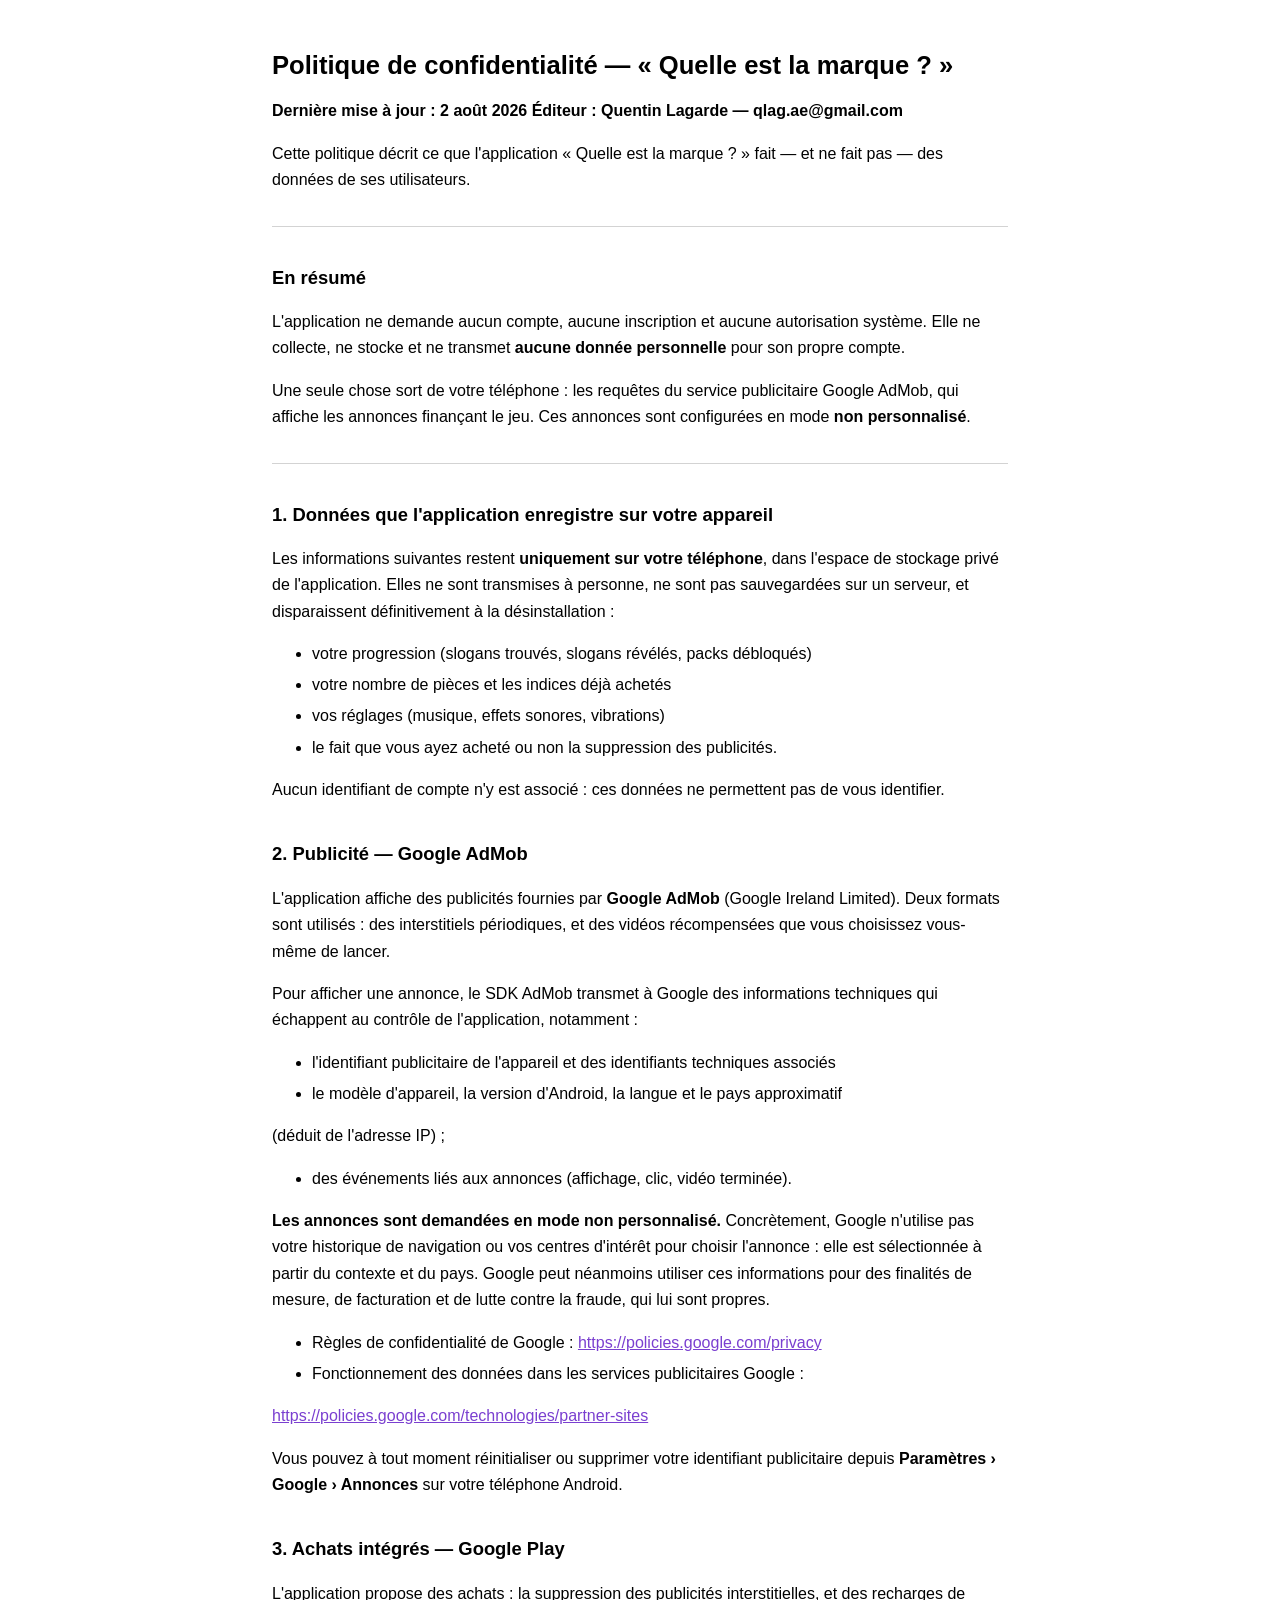
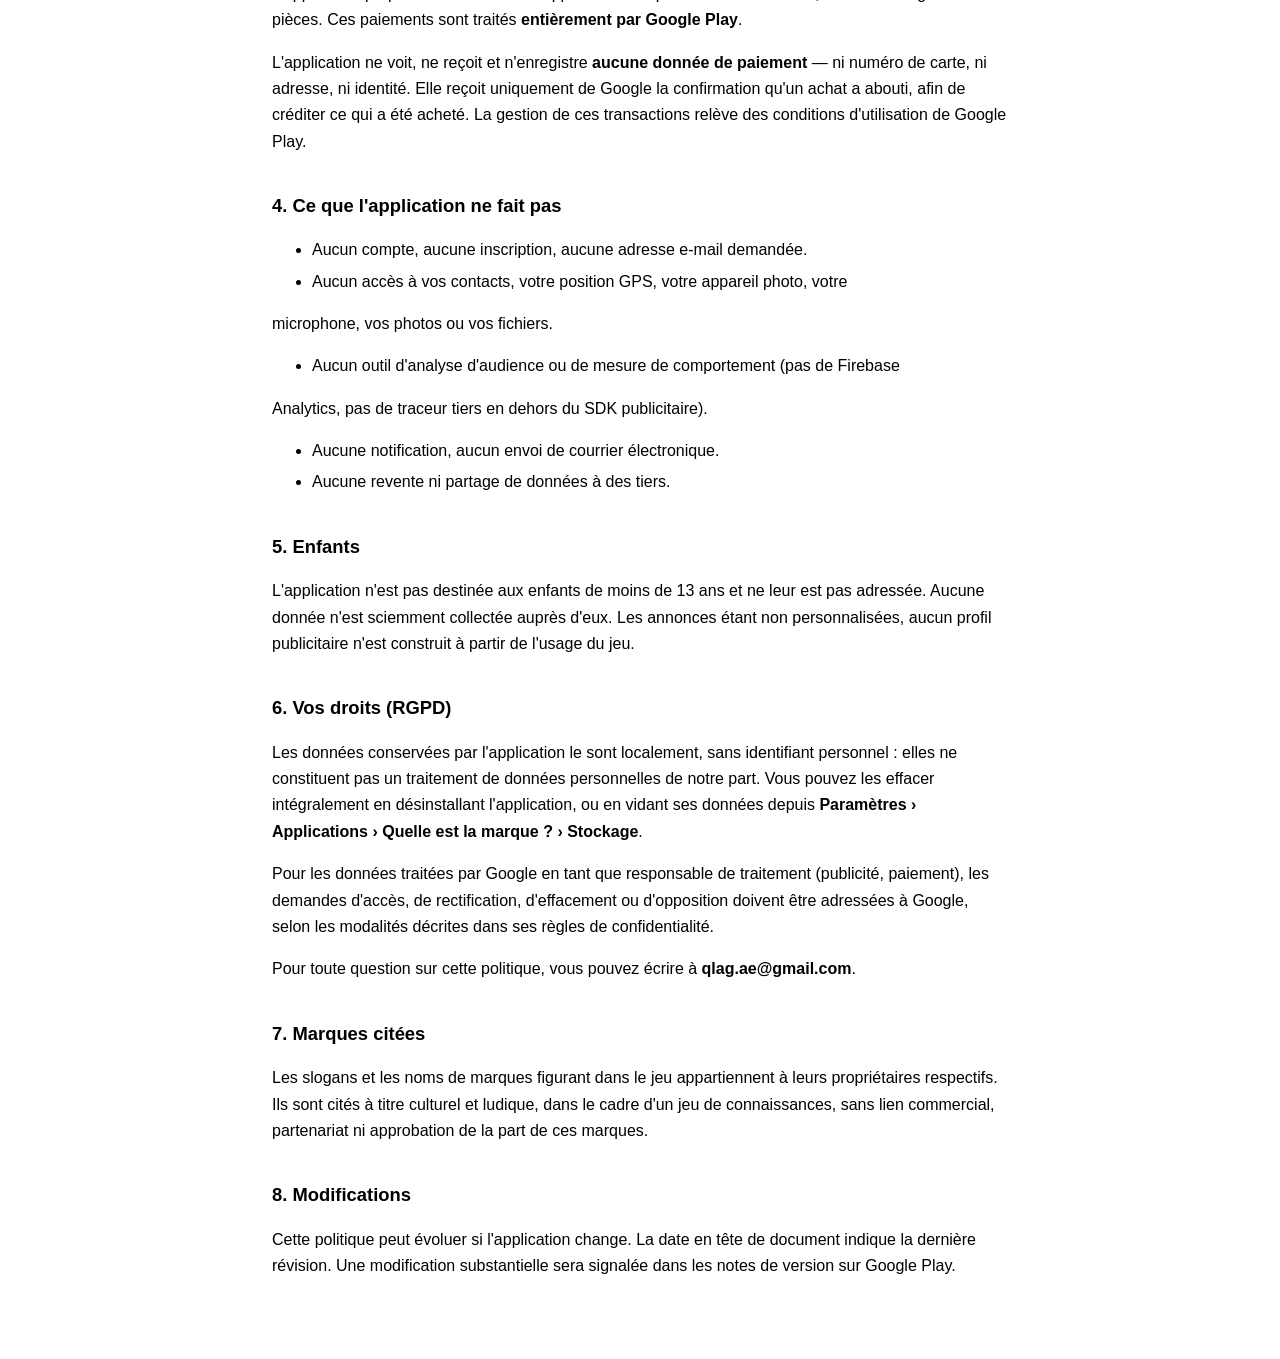
==== qelm/index.html @ e592350a "Pages légales des applications QLAG Politique de confidentialité de « Quelle est la marque ? », que " ====
<!DOCTYPE html>
<html lang="fr">
<head>
<meta charset="utf-8">
<meta name="viewport" content="width=device-width, initial-scale=1">
<title>Politique de confidentialité — Quelle est la marque ?</title>
<style>
  :root { color-scheme: light dark; }
  body {
    font-family: -apple-system, BlinkMacSystemFont, "Segoe UI", Roboto, Helvetica, Arial, sans-serif;
    line-height: 1.65; max-width: 46rem; margin: 0 auto; padding: 2rem 1.25rem 4rem;
  }
  h1 { font-size: 1.6rem; line-height: 1.3; margin-bottom: 0.25rem; }
  h2 { font-size: 1.15rem; margin-top: 2.25rem; }
  hr { border: 0; border-top: 1px solid rgba(128,128,128,.35); margin: 2rem 0; }
  li { margin: 0.3rem 0; }
  a { color: #7a3fd0; overflow-wrap: anywhere; }
  @media (prefers-color-scheme: dark) { a { color: #b48cff; } }
</style>
</head>
<body>
<h1>Politique de confidentialité — « Quelle est la marque ? »</h1>
<p><strong>Dernière mise à jour : 2 août 2026</strong> <strong>Éditeur : Quentin Lagarde — qlag.ae@gmail.com</strong></p>
<p>Cette politique décrit ce que l&#x27;application « Quelle est la marque ? » fait — et ne fait pas — des données de ses utilisateurs.</p>
<hr>
<h2>En résumé</h2>
<p>L&#x27;application ne demande aucun compte, aucune inscription et aucune autorisation système. Elle ne collecte, ne stocke et ne transmet <strong>aucune donnée personnelle</strong> pour son propre compte.</p>
<p>Une seule chose sort de votre téléphone : les requêtes du service publicitaire Google AdMob, qui affiche les annonces finançant le jeu. Ces annonces sont configurées en mode <strong>non personnalisé</strong>.</p>
<hr>
<h2>1. Données que l&#x27;application enregistre sur votre appareil</h2>
<p>Les informations suivantes restent <strong>uniquement sur votre téléphone</strong>, dans l&#x27;espace de stockage privé de l&#x27;application. Elles ne sont transmises à personne, ne sont pas sauvegardées sur un serveur, et disparaissent définitivement à la désinstallation :</p>
<ul>
  <li>votre progression (slogans trouvés, slogans révélés, packs débloqués) </li>
  <li>votre nombre de pièces et les indices déjà achetés </li>
  <li>vos réglages (musique, effets sonores, vibrations) </li>
  <li>le fait que vous ayez acheté ou non la suppression des publicités.</li>
</ul>
<p>Aucun identifiant de compte n&#x27;y est associé : ces données ne permettent pas de vous identifier.</p>
<h2>2. Publicité — Google AdMob</h2>
<p>L&#x27;application affiche des publicités fournies par <strong>Google AdMob</strong> (Google Ireland Limited). Deux formats sont utilisés : des interstitiels périodiques, et des vidéos récompensées que vous choisissez vous-même de lancer.</p>
<p>Pour afficher une annonce, le SDK AdMob transmet à Google des informations techniques qui échappent au contrôle de l&#x27;application, notamment :</p>
<ul>
  <li>l&#x27;identifiant publicitaire de l&#x27;appareil et des identifiants techniques associés </li>
  <li>le modèle d&#x27;appareil, la version d&#x27;Android, la langue et le pays approximatif</li>
</ul>
<p>(déduit de l&#x27;adresse IP) ;</p>
<ul>
  <li>des événements liés aux annonces (affichage, clic, vidéo terminée).</li>
</ul>
<p><strong>Les annonces sont demandées en mode non personnalisé.</strong> Concrètement, Google n&#x27;utilise pas votre historique de navigation ou vos centres d&#x27;intérêt pour choisir l&#x27;annonce : elle est sélectionnée à partir du contexte et du pays. Google peut néanmoins utiliser ces informations pour des finalités de mesure, de facturation et de lutte contre la fraude, qui lui sont propres.</p>
<ul>
  <li>Règles de confidentialité de Google : <a href="https://policies.google.com/privacy">https://policies.google.com/privacy</a></li>
  <li>Fonctionnement des données dans les services publicitaires Google :</li>
</ul>
<p><a href="https://policies.google.com/technologies/partner-sites">https://policies.google.com/technologies/partner-sites</a></p>
<p>Vous pouvez à tout moment réinitialiser ou supprimer votre identifiant publicitaire depuis <strong>Paramètres › Google › Annonces</strong> sur votre téléphone Android.</p>
<h2>3. Achats intégrés — Google Play</h2>
<p>L&#x27;application propose des achats : la suppression des publicités interstitielles, et des recharges de pièces. Ces paiements sont traités <strong>entièrement par Google Play</strong>.</p>
<p>L&#x27;application ne voit, ne reçoit et n&#x27;enregistre <strong>aucune donnée de paiement</strong> — ni numéro de carte, ni adresse, ni identité. Elle reçoit uniquement de Google la confirmation qu&#x27;un achat a abouti, afin de créditer ce qui a été acheté. La gestion de ces transactions relève des conditions d&#x27;utilisation de Google Play.</p>
<h2>4. Ce que l&#x27;application ne fait pas</h2>
<ul>
  <li>Aucun compte, aucune inscription, aucune adresse e-mail demandée.</li>
  <li>Aucun accès à vos contacts, votre position GPS, votre appareil photo, votre</li>
</ul>
<p>microphone, vos photos ou vos fichiers.</p>
<ul>
  <li>Aucun outil d&#x27;analyse d&#x27;audience ou de mesure de comportement (pas de Firebase</li>
</ul>
<p>Analytics, pas de traceur tiers en dehors du SDK publicitaire).</p>
<ul>
  <li>Aucune notification, aucun envoi de courrier électronique.</li>
  <li>Aucune revente ni partage de données à des tiers.</li>
</ul>
<h2>5. Enfants</h2>
<p>L&#x27;application n&#x27;est pas destinée aux enfants de moins de 13 ans et ne leur est pas adressée. Aucune donnée n&#x27;est sciemment collectée auprès d&#x27;eux. Les annonces étant non personnalisées, aucun profil publicitaire n&#x27;est construit à partir de l&#x27;usage du jeu.</p>
<h2>6. Vos droits (RGPD)</h2>
<p>Les données conservées par l&#x27;application le sont localement, sans identifiant personnel : elles ne constituent pas un traitement de données personnelles de notre part. Vous pouvez les effacer intégralement en désinstallant l&#x27;application, ou en vidant ses données depuis <strong>Paramètres › Applications › Quelle est la marque ? › Stockage</strong>.</p>
<p>Pour les données traitées par Google en tant que responsable de traitement (publicité, paiement), les demandes d&#x27;accès, de rectification, d&#x27;effacement ou d&#x27;opposition doivent être adressées à Google, selon les modalités décrites dans ses règles de confidentialité.</p>
<p>Pour toute question sur cette politique, vous pouvez écrire à <strong>qlag.ae@gmail.com</strong>.</p>
<h2>7. Marques citées</h2>
<p>Les slogans et les noms de marques figurant dans le jeu appartiennent à leurs propriétaires respectifs. Ils sont cités à titre culturel et ludique, dans le cadre d&#x27;un jeu de connaissances, sans lien commercial, partenariat ni approbation de la part de ces marques.</p>
<h2>8. Modifications</h2>
<p>Cette politique peut évoluer si l&#x27;application change. La date en tête de document indique la dernière révision. Une modification substantielle sera signalée dans les notes de version sur Google Play.</p>
</body>
</html>
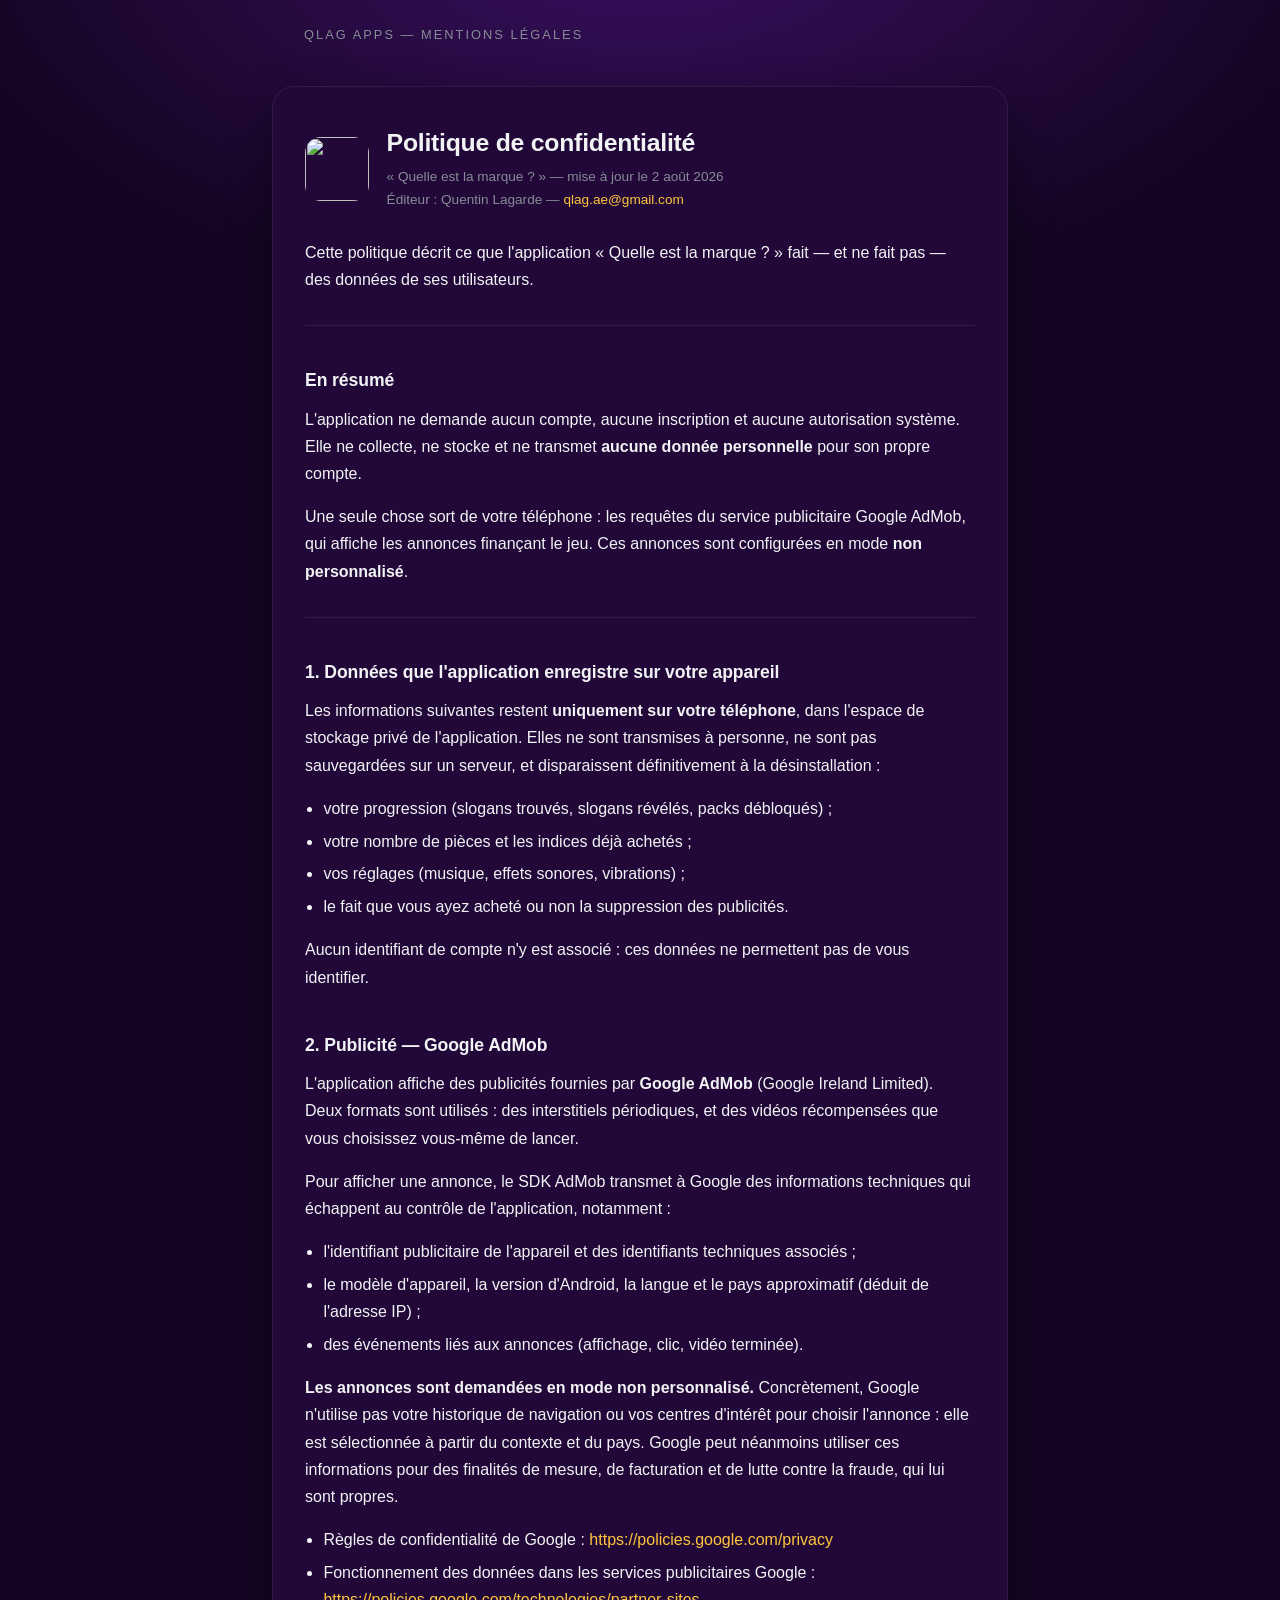
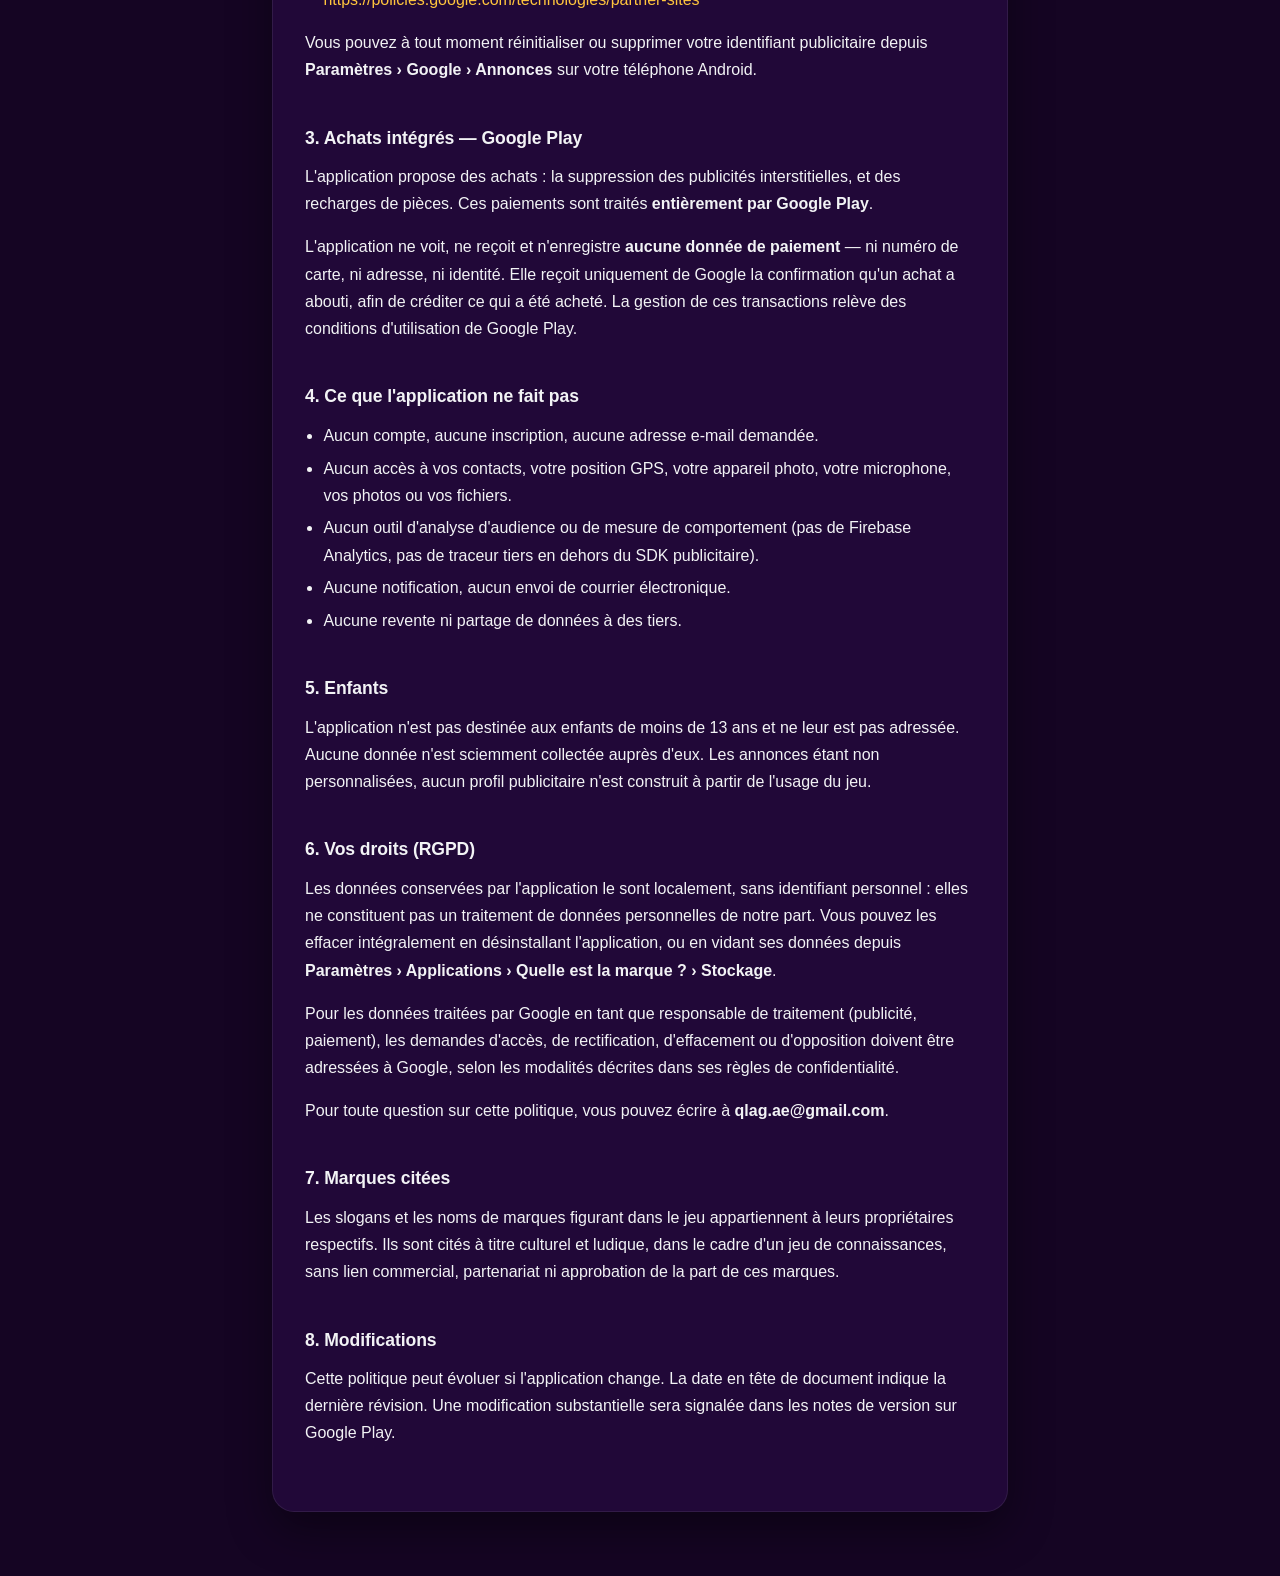
==== commit 16f865f6: "Cartouche et fond aux couleurs de chaque application Les pages légales étaient des pages blanches an" ====
--- a/qelm/index.html
+++ b/qelm/index.html
@@ -4,23 +4,24 @@
 <meta charset="utf-8">
 <meta name="viewport" content="width=device-width, initial-scale=1">
 <title>Politique de confidentialité — Quelle est la marque ?</title>
-<style>
-  :root { color-scheme: light dark; }
-  body {
-    font-family: -apple-system, BlinkMacSystemFont, "Segoe UI", Roboto, Helvetica, Arial, sans-serif;
-    line-height: 1.65; max-width: 46rem; margin: 0 auto; padding: 2rem 1.25rem 4rem;
-  }
-  h1 { font-size: 1.6rem; line-height: 1.3; margin-bottom: 0.25rem; }
-  h2 { font-size: 1.15rem; margin-top: 2.25rem; }
-  hr { border: 0; border-top: 1px solid rgba(128,128,128,.35); margin: 2rem 0; }
-  li { margin: 0.3rem 0; }
-  a { color: #7a3fd0; overflow-wrap: anywhere; }
-  @media (prefers-color-scheme: dark) { a { color: #b48cff; } }
-</style>
+<meta name="robots" content="index, follow">
+<link rel="icon" href="https://qlag-apps.fr/assets/qelm/icone.png">
+<link rel="stylesheet" href="../style.css">
+<!-- Le fond et le cartouche prennent le socle du jeu : on doit voir de quelle
+     application il s'agit avant même d'avoir lu le titre. -->
+<style>:root { --fond: #150523; --fond-haut: #3A1063; --cartouche: #210838; }</style>
 </head>
 <body>
-<h1>Politique de confidentialité — « Quelle est la marque ? »</h1>
-<p><strong>Dernière mise à jour : 2 août 2026</strong> <strong>Éditeur : Quentin Lagarde — qlag.ae@gmail.com</strong></p>
+<p class="retour"><a href="../">QLAG Apps — mentions légales</a></p>
+<main class="cartouche">
+  <div class="entete">
+    <img src="https://qlag-apps.fr/assets/qelm/icone.png" alt="">
+    <div>
+      <h1>Politique de confidentialité</h1>
+      <p class="meta">« Quelle est la marque ? » — mise à jour le 2 août 2026<br>
+        Éditeur : Quentin Lagarde — <a href="mailto:qlag.ae@gmail.com">qlag.ae@gmail.com</a></p>
+    </div>
+  </div>
 <p>Cette politique décrit ce que l&#x27;application « Quelle est la marque ? » fait — et ne fait pas — des données de ses utilisateurs.</p>
 <hr>
 <h2>En résumé</h2>
@@ -29,48 +30,20 @@
 <hr>
 <h2>1. Données que l&#x27;application enregistre sur votre appareil</h2>
 <p>Les informations suivantes restent <strong>uniquement sur votre téléphone</strong>, dans l&#x27;espace de stockage privé de l&#x27;application. Elles ne sont transmises à personne, ne sont pas sauvegardées sur un serveur, et disparaissent définitivement à la désinstallation :</p>
-<ul>
-  <li>votre progression (slogans trouvés, slogans révélés, packs débloqués) </li>
-  <li>votre nombre de pièces et les indices déjà achetés </li>
-  <li>vos réglages (musique, effets sonores, vibrations) </li>
-  <li>le fait que vous ayez acheté ou non la suppression des publicités.</li>
-</ul>
+<ul><li>votre progression (slogans trouvés, slogans révélés, packs débloqués) ;</li><li>votre nombre de pièces et les indices déjà achetés ;</li><li>vos réglages (musique, effets sonores, vibrations) ;</li><li>le fait que vous ayez acheté ou non la suppression des publicités.</li></ul>
 <p>Aucun identifiant de compte n&#x27;y est associé : ces données ne permettent pas de vous identifier.</p>
 <h2>2. Publicité — Google AdMob</h2>
 <p>L&#x27;application affiche des publicités fournies par <strong>Google AdMob</strong> (Google Ireland Limited). Deux formats sont utilisés : des interstitiels périodiques, et des vidéos récompensées que vous choisissez vous-même de lancer.</p>
 <p>Pour afficher une annonce, le SDK AdMob transmet à Google des informations techniques qui échappent au contrôle de l&#x27;application, notamment :</p>
-<ul>
-  <li>l&#x27;identifiant publicitaire de l&#x27;appareil et des identifiants techniques associés </li>
-  <li>le modèle d&#x27;appareil, la version d&#x27;Android, la langue et le pays approximatif</li>
-</ul>
-<p>(déduit de l&#x27;adresse IP) ;</p>
-<ul>
-  <li>des événements liés aux annonces (affichage, clic, vidéo terminée).</li>
-</ul>
+<ul><li>l&#x27;identifiant publicitaire de l&#x27;appareil et des identifiants techniques associés ;</li><li>le modèle d&#x27;appareil, la version d&#x27;Android, la langue et le pays approximatif (déduit de l&#x27;adresse IP) ;</li><li>des événements liés aux annonces (affichage, clic, vidéo terminée).</li></ul>
 <p><strong>Les annonces sont demandées en mode non personnalisé.</strong> Concrètement, Google n&#x27;utilise pas votre historique de navigation ou vos centres d&#x27;intérêt pour choisir l&#x27;annonce : elle est sélectionnée à partir du contexte et du pays. Google peut néanmoins utiliser ces informations pour des finalités de mesure, de facturation et de lutte contre la fraude, qui lui sont propres.</p>
-<ul>
-  <li>Règles de confidentialité de Google : <a href="https://policies.google.com/privacy">https://policies.google.com/privacy</a></li>
-  <li>Fonctionnement des données dans les services publicitaires Google :</li>
-</ul>
-<p><a href="https://policies.google.com/technologies/partner-sites">https://policies.google.com/technologies/partner-sites</a></p>
+<ul><li>Règles de confidentialité de Google : <a href="https://policies.google.com/privacy">https://policies.google.com/privacy</a></li><li>Fonctionnement des données dans les services publicitaires Google : <a href="https://policies.google.com/technologies/partner-sites">https://policies.google.com/technologies/partner-sites</a></li></ul>
 <p>Vous pouvez à tout moment réinitialiser ou supprimer votre identifiant publicitaire depuis <strong>Paramètres › Google › Annonces</strong> sur votre téléphone Android.</p>
 <h2>3. Achats intégrés — Google Play</h2>
 <p>L&#x27;application propose des achats : la suppression des publicités interstitielles, et des recharges de pièces. Ces paiements sont traités <strong>entièrement par Google Play</strong>.</p>
 <p>L&#x27;application ne voit, ne reçoit et n&#x27;enregistre <strong>aucune donnée de paiement</strong> — ni numéro de carte, ni adresse, ni identité. Elle reçoit uniquement de Google la confirmation qu&#x27;un achat a abouti, afin de créditer ce qui a été acheté. La gestion de ces transactions relève des conditions d&#x27;utilisation de Google Play.</p>
 <h2>4. Ce que l&#x27;application ne fait pas</h2>
-<ul>
-  <li>Aucun compte, aucune inscription, aucune adresse e-mail demandée.</li>
-  <li>Aucun accès à vos contacts, votre position GPS, votre appareil photo, votre</li>
-</ul>
-<p>microphone, vos photos ou vos fichiers.</p>
-<ul>
-  <li>Aucun outil d&#x27;analyse d&#x27;audience ou de mesure de comportement (pas de Firebase</li>
-</ul>
-<p>Analytics, pas de traceur tiers en dehors du SDK publicitaire).</p>
-<ul>
-  <li>Aucune notification, aucun envoi de courrier électronique.</li>
-  <li>Aucune revente ni partage de données à des tiers.</li>
-</ul>
+<ul><li>Aucun compte, aucune inscription, aucune adresse e-mail demandée.</li><li>Aucun accès à vos contacts, votre position GPS, votre appareil photo, votre microphone, vos photos ou vos fichiers.</li><li>Aucun outil d&#x27;analyse d&#x27;audience ou de mesure de comportement (pas de Firebase Analytics, pas de traceur tiers en dehors du SDK publicitaire).</li><li>Aucune notification, aucun envoi de courrier électronique.</li><li>Aucune revente ni partage de données à des tiers.</li></ul>
 <h2>5. Enfants</h2>
 <p>L&#x27;application n&#x27;est pas destinée aux enfants de moins de 13 ans et ne leur est pas adressée. Aucune donnée n&#x27;est sciemment collectée auprès d&#x27;eux. Les annonces étant non personnalisées, aucun profil publicitaire n&#x27;est construit à partir de l&#x27;usage du jeu.</p>
 <h2>6. Vos droits (RGPD)</h2>
@@ -81,5 +54,6 @@
 <p>Les slogans et les noms de marques figurant dans le jeu appartiennent à leurs propriétaires respectifs. Ils sont cités à titre culturel et ludique, dans le cadre d&#x27;un jeu de connaissances, sans lien commercial, partenariat ni approbation de la part de ces marques.</p>
 <h2>8. Modifications</h2>
 <p>Cette politique peut évoluer si l&#x27;application change. La date en tête de document indique la dernière révision. Une modification substantielle sera signalée dans les notes de version sur Google Play.</p>
+</main>
 </body>
 </html>
--- a/style.css
+++ b/style.css
@@ -0,0 +1,92 @@
+/*
+ * Les pages légales des applications QLAG.
+ *
+ * Deux exigences qui tirent en sens contraire. Une politique de confidentialité doit se
+ * **lire** — c'est un document, pas une vitrine, et Google Play la parcourt aussi. Mais
+ * arriver depuis le jeu sur une page blanche anonyme donne l'impression d'avoir quitté
+ * l'application, voire d'être ailleurs que chez l'éditeur.
+ *
+ * D'où la mise en page retenue : le fond porte la couleur du jeu, le texte vit dans un
+ * **cartouche** sombre et sobre, à la mesure de lecture d'un document. La couleur situe,
+ * le cartouche fait lire.
+ *
+ * Chaque page pose trois variables et rien d'autre : le socle, le haut du dégradé, et le
+ * cartouche. Le reste est commun.
+ */
+:root {
+  /* Valeurs par défaut, neutres : la page d'index les garde. */
+  --fond: #0E0F12;
+  --fond-haut: #1B1F27;
+  --cartouche: #16181D;
+
+  --bordure: #FFFFFF14;
+  --texte: #F2F3F5;
+  --texte-attenue: #B7BCC4;
+  --discret: #868C96;
+  --accent: #FFC53D;
+}
+
+* { box-sizing: border-box; }
+
+body {
+  margin: 0;
+  color: var(--texte);
+  background:
+    radial-gradient(1100px 620px at 50% -10%, var(--fond-haut) 0%, transparent 64%),
+    var(--fond);
+  background-attachment: fixed;
+  font-family: -apple-system, BlinkMacSystemFont, "Segoe UI", Roboto, Helvetica, Arial, sans-serif;
+  line-height: 1.7;
+  -webkit-font-smoothing: antialiased;
+}
+
+/*
+ * Le cartouche. 46 rem est la mesure de lecture retenue pour tout le document : au-delà,
+ * l'œil perd la ligne en revenant à la marge.
+ */
+.cartouche {
+  max-width: 46rem;
+  margin: 2.5rem auto 4rem;
+  padding: 2.5rem 2rem 3rem;
+  background: var(--cartouche);
+  border: 1px solid var(--bordure);
+  border-radius: 22px;
+  box-shadow: 0 18px 44px #0006;
+}
+@media (max-width: 34rem) {
+  .cartouche { margin: 1rem .75rem 2rem; padding: 1.75rem 1.25rem 2.25rem; border-radius: 18px; }
+}
+
+.retour {
+  display: block; max-width: 46rem; margin: 0 auto; padding: 1.5rem 2rem 0;
+  font-size: .8rem; letter-spacing: .16em; text-transform: uppercase;
+  color: var(--discret);
+}
+.retour a { color: var(--discret); }
+
+h1 { font-size: 1.55rem; line-height: 1.3; margin: 0 0 .35rem; letter-spacing: -.01em; }
+h2 { font-size: 1.1rem; margin: 2.5rem 0 .6rem; letter-spacing: -.005em; }
+p { margin: 0 0 1rem; }
+ul { padding-left: 1.15rem; margin: 0 0 1rem; }
+li { margin: .35rem 0; }
+strong { font-weight: 600; }
+
+a { color: var(--accent); text-decoration: none; overflow-wrap: anywhere; }
+a:hover { text-decoration: underline; }
+
+hr { border: 0; border-top: 1px solid var(--bordure); margin: 2rem 0; }
+
+/* Le bandeau de tête : l'icône de l'application, pour qu'on sache de laquelle il s'agit. */
+.entete { display: flex; gap: 1.1rem; align-items: center; margin-bottom: 1.75rem; }
+.entete img { width: 64px; height: 64px; border-radius: 16px; flex-shrink: 0; }
+.entete .meta { color: var(--discret); font-size: .85rem; margin: .15rem 0 0; }
+
+/* La liste des applications, sur la page d'index. */
+.apps { list-style: none; padding: 0; margin: 0; display: grid; gap: .6rem; }
+.apps a {
+  display: block; padding: .85rem 1.1rem;
+  background: #FFFFFF08; border: 1px solid var(--bordure); border-radius: 14px;
+  color: var(--texte);
+}
+.apps a:hover { text-decoration: none; background: #FFFFFF12; }
+.apps .quoi { display: block; color: var(--discret); font-size: .85rem; }
